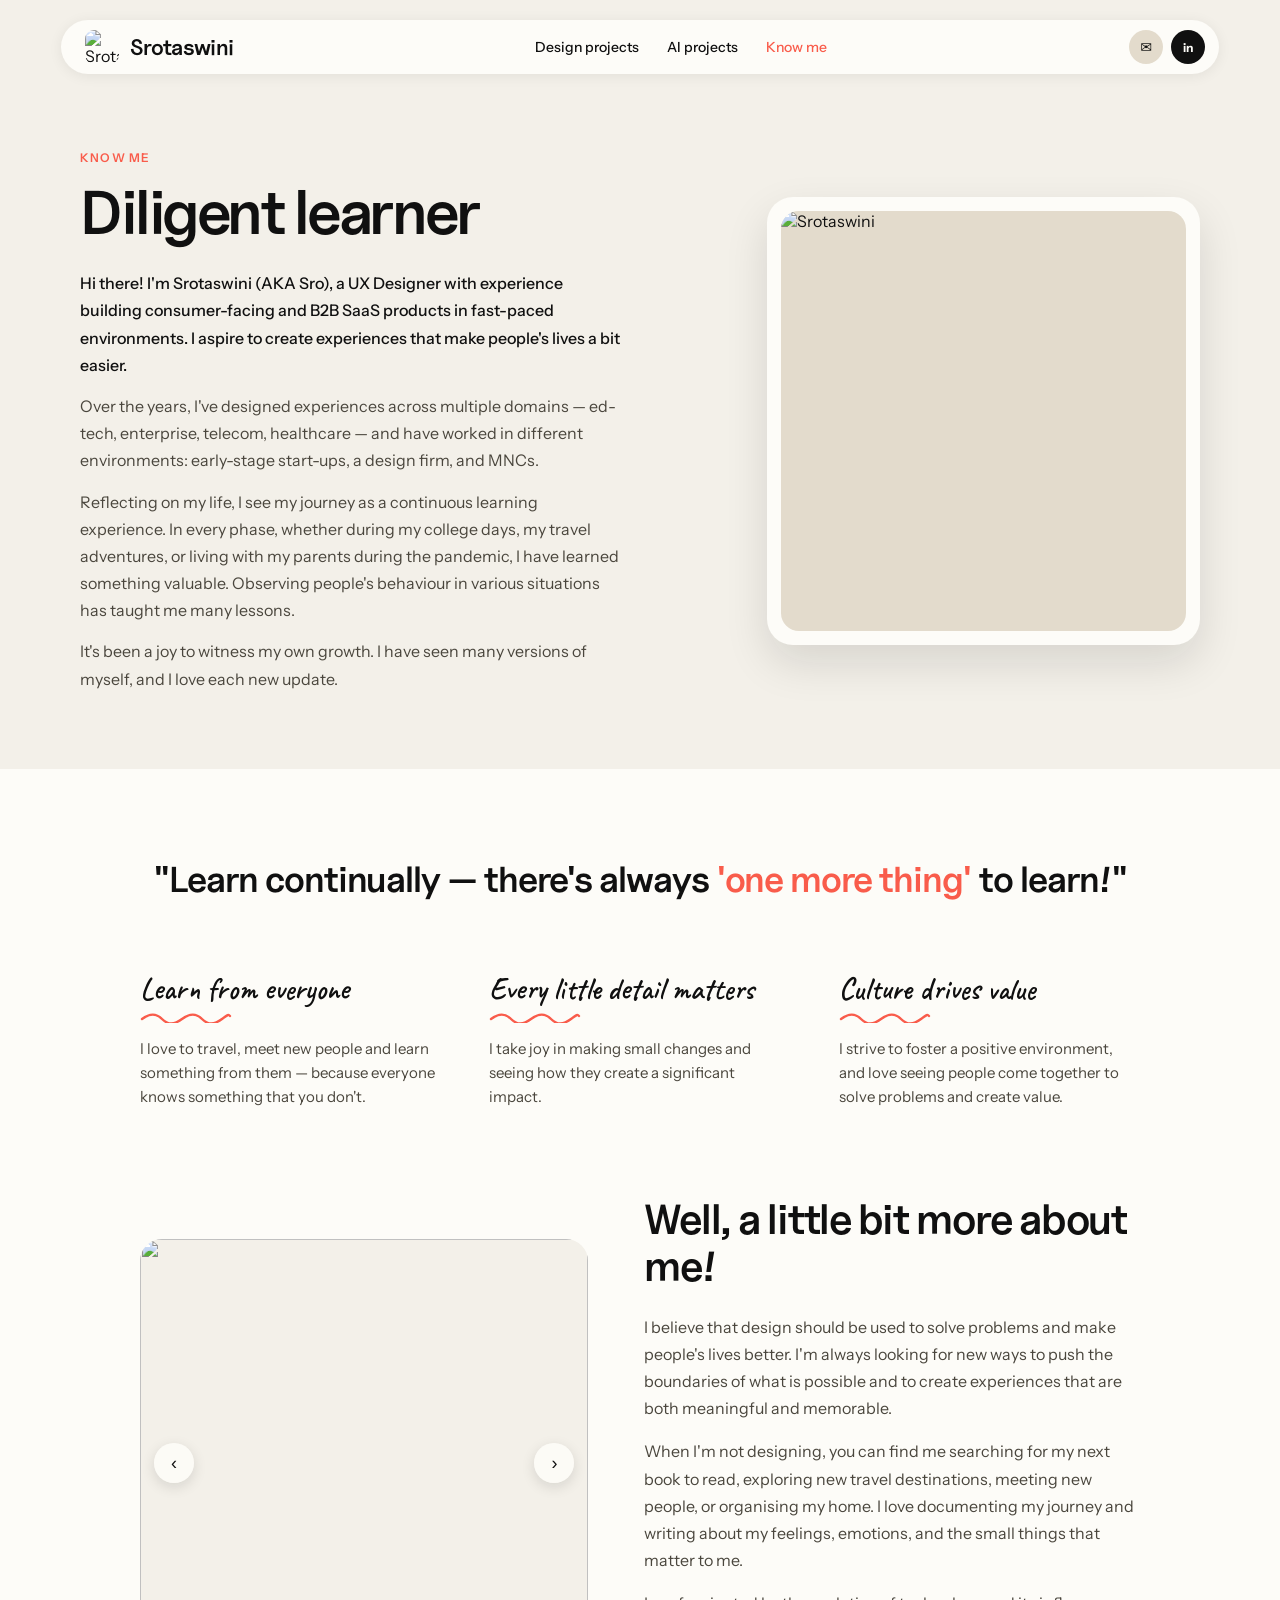
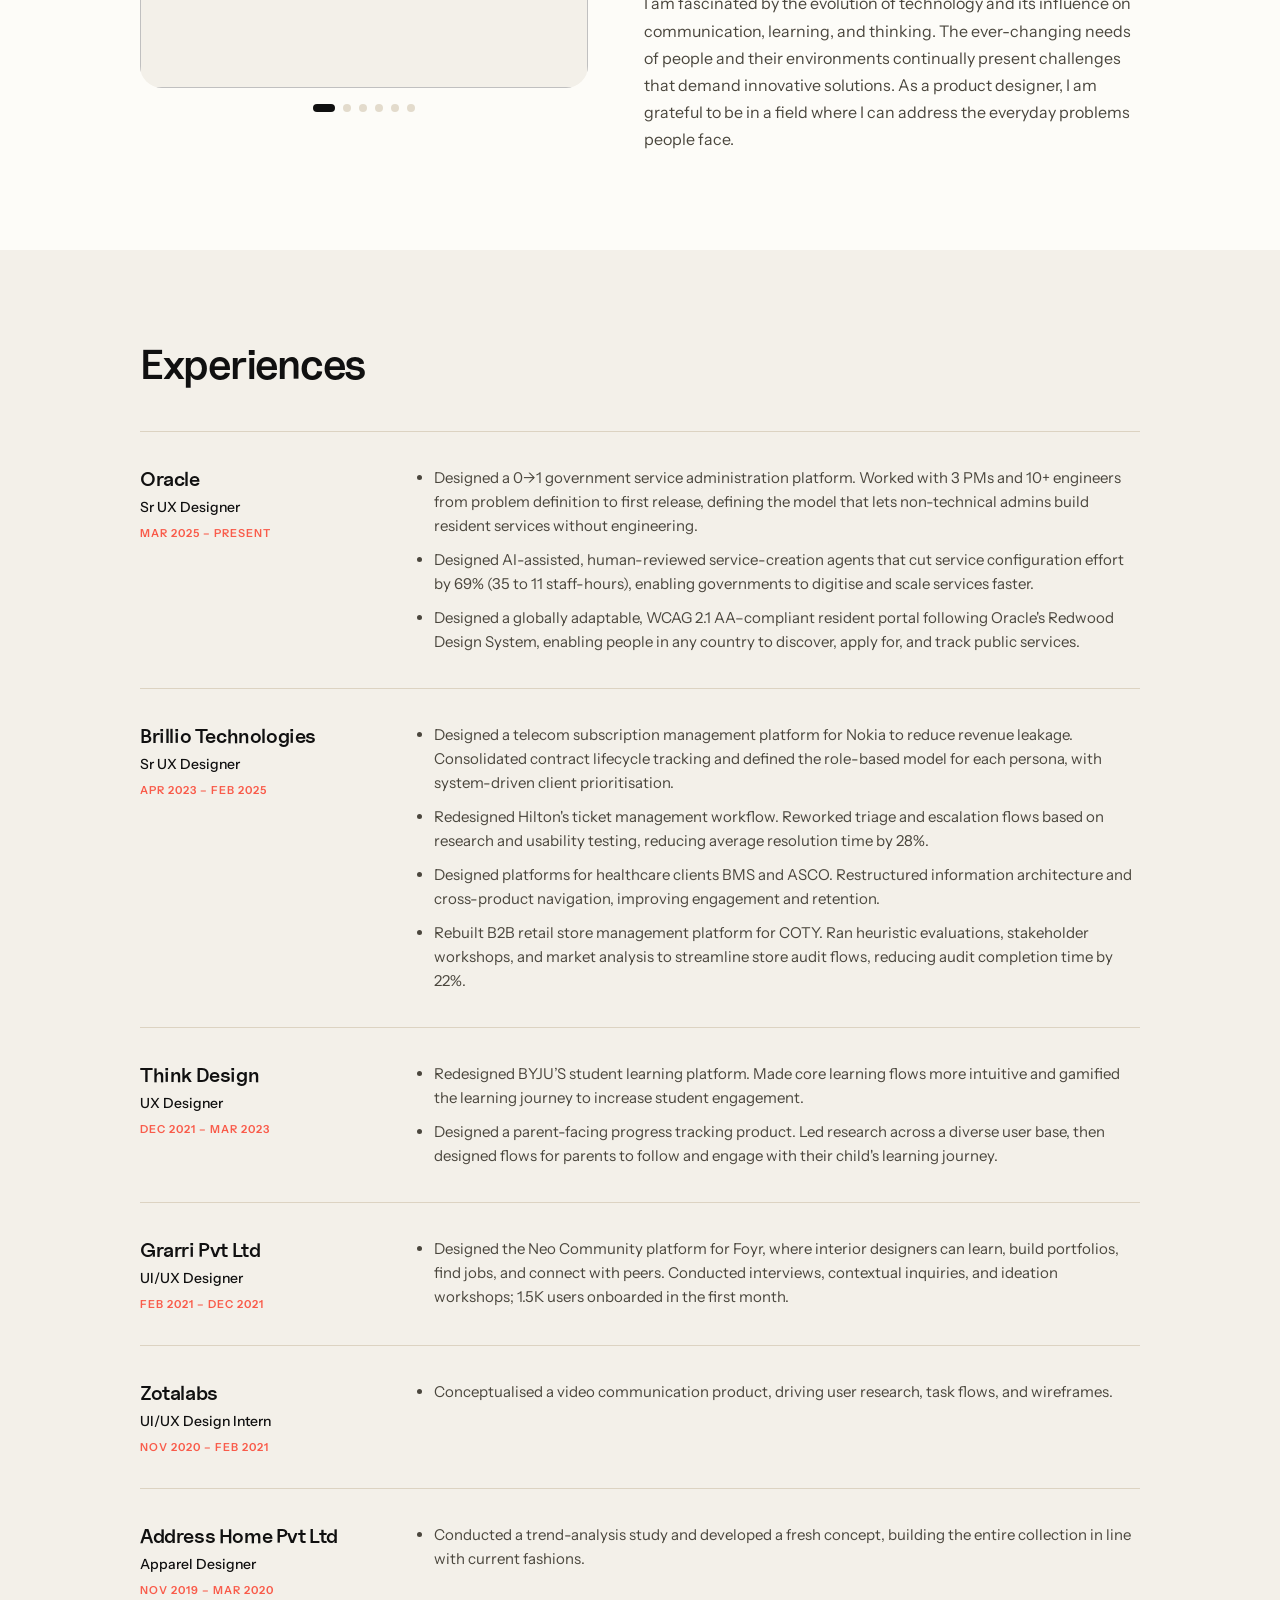
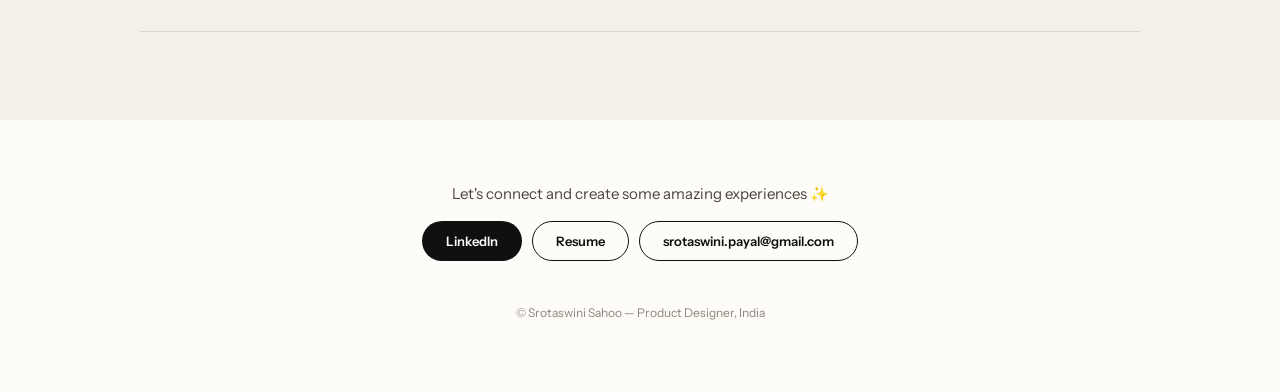
==== about.html @ 7035be79 "Add files via upload" ====
<!DOCTYPE html>
<html lang="en">
<head>
<meta charset="utf-8">
<meta name="viewport" content="width=device-width, initial-scale=1">
<title>Know Me — Srotaswini</title>
<link rel="preconnect" href="https://fonts.googleapis.com" />
<link rel="preconnect" href="https://fonts.gstatic.com" crossorigin="" />
<link href="https://fonts.googleapis.com/css2?family=Instrument+Sans:wght@400;500;600;700&amp;display=swap" rel="stylesheet" />
<link rel="stylesheet" href="./site.css?v=20261013a">
<style>
  @font-face { font-family: 'Caveat'; font-style: normal; font-weight: 400 700; font-display: swap; src: url([data-uri]) format('woff2'); }
  .km-script { font-family: 'Caveat', 'Segoe Script', 'Bradley Hand', cursive; font-size: 30px; font-weight: 600; line-height: 1.05; letter-spacing: 0; margin: 0; color: #101010; }
  @media (max-width: 720px) { .km-exp { grid-template-columns: 1fr !important; gap: 14px !important; } }
  .km-squiggle { display: block; width: 92px; height: 12px; margin: 6px 0 14px; }
  body { margin: 0; background: #FDFCF8; -webkit-font-smoothing: antialiased; }
  a { color: inherit; text-decoration: none; }
  a:hover { color: #F95C4B; }
</style>
</head>
<body>

<div style="font-family: 'Instrument Sans', system-ui, sans-serif; color: #101010; background: #FDFCF8; overflow-x: hidden">

  <div style="background: #F3F0E9; padding: 20px 24px 76px">
    <nav style="max-width: 1120px; margin: 0 auto; background: #FDFCF8; border-radius: 999px; padding: 10px 14px 10px 24px; display: flex; align-items: center; justify-content: space-between; box-shadow: 0 2px 14px rgba(16,16,16,.07)">
      <a href="./" style="display: flex; align-items: center; gap: 11px">
        <img src="./assets/logo.jpg" alt="Srotaswini" style="width: 34px; height: 34px; border-radius: 9px; object-fit: cover; display: block" />
        <span style="font-family: 'Uncut Sans', 'Instrument Sans', sans-serif; font-size: 22px; letter-spacing: -.03em; font-weight: 600">Srotaswini</span>
      </a>
      <div style="display: flex; align-items: center; gap: 28px; font-size: 14px; font-weight: 500">
        <a href="./#works">Design projects</a>
        <a href="./#works">AI projects</a>
        <a href="./about.html" style="color: #F95C4B">Know me</a>
      </div>
      <div style="display: flex; align-items: center; gap: 8px">
        <a href="mailto:srotaswini.payal@gmail.com" title="Email" style="width: 34px; height: 34px; border-radius: 999px; background: #E3DBCC; display: grid; place-items: center; font-size: 14px">✉</a>
        <a href="https://www.linkedin.com/in/srotaswini-sahoo-5a0549163/" title="LinkedIn" style="width: 34px; height: 34px; border-radius: 999px; background: #101010; color: #FDFCF8; display: grid; place-items: center; font-size: 12px; font-weight: 700">in</a>
      </div>
    </nav>

    <div style="max-width: 1120px; margin: 76px auto 0; display: grid; grid-template-columns: 1.15fr .8fr; gap: 64px; align-items: center">
      <div>
        <div style="font-size: 12px; font-weight: 600; letter-spacing: .1em; text-transform: uppercase; color: #F95C4B; margin-bottom: 16px">Know me</div>
        <h1 style="font-family: 'Uncut Sans', 'Instrument Sans', sans-serif; font-size: 62px; line-height: 1.02; letter-spacing: -.04em; margin: 0; font-weight: 600">Diligent learner</h1>
        <div style="max-width: 540px; margin-top: 26px; display: flex; flex-direction: column; gap: 14px; font-size: 16px; line-height: 1.7; color: #4a463d">
          <p style="margin: 0; color: #101010; font-weight: 500">Hi there! I'm Srotaswini (AKA Sro), a UX Designer with experience building consumer-facing and B2B SaaS products in fast-paced environments. I aspire to create experiences that make people's lives a bit easier.</p>
          <p style="margin: 0">Over the years, I've designed experiences across multiple domains — ed-tech, enterprise, telecom, healthcare — and have worked in different environments: early-stage start-ups, a design firm, and MNCs.</p>
          <p style="margin: 0">Reflecting on my life, I see my journey as a continuous learning experience. In every phase, whether during my college days, my travel adventures, or living with my parents during the pandemic, I have learned something valuable. Observing people's behaviour in various situations has taught me many lessons.</p>
          <p style="margin: 0">It's been a joy to witness my own growth. I have seen many versions of myself, and I love each new update.</p>
        </div>
      </div>
      <div style="background: #FDFCF8; border-radius: 26px; padding: 14px; box-shadow: 0 18px 44px rgba(16,16,16,.12)">
        <img src="./assets/photo-8b329ece283b4fd4a181f50ef522ccce.jpg" decoding="async" alt="Srotaswini" style="width: 100%; height: 420px; object-fit: cover; border-radius: 18px; display: block; background: #E3DBCC" />
      </div>
    </div>
  </div>

  <div style="max-width: 1000px; margin: 0 auto; padding: 88px 24px 0; text-align: center">
    <p style="font-family: 'Uncut Sans', 'Instrument Sans', sans-serif; font-size: 36px; line-height: 1.25; letter-spacing: -.03em; font-weight: 600; margin: 0; text-wrap: balance">"Learn continually — there's always <span style="color: #F95C4B">'one more thing'</span> to learn!"</p>
  </div>

  <div style="max-width: 1000px; margin: 0 auto; padding: 72px 24px 0; display: grid; grid-template-columns: repeat(3, minmax(0, 1fr)); gap: 48px">
    <div>
      <h3 class="km-script">Learn from everyone</h3><svg class="km-squiggle" viewBox="0 0 92 12" fill="none" aria-hidden="true"><path d="M2 8c8-6 14-6 20 0s12 6 20 0 14-6 20 0 12 6 20 0 6-4 8-3" stroke="#F95C4B" stroke-width="2.4" stroke-linecap="round"/></svg>
      <p style="font-size: 15px; line-height: 1.6; color: #4a463d; margin: 0">I love to travel, meet new people and learn something from them — because everyone knows something that you don't.</p>
    </div>
    <div>
      <h3 class="km-script">Every little detail matters</h3><svg class="km-squiggle" viewBox="0 0 92 12" fill="none" aria-hidden="true"><path d="M2 8c8-6 14-6 20 0s12 6 20 0 14-6 20 0 12 6 20 0 6-4 8-3" stroke="#F95C4B" stroke-width="2.4" stroke-linecap="round"/></svg>
      <p style="font-size: 15px; line-height: 1.6; color: #4a463d; margin: 0">I take joy in making small changes and seeing how they create a significant impact.</p>
    </div>
    <div>
      <h3 class="km-script">Culture drives value</h3><svg class="km-squiggle" viewBox="0 0 92 12" fill="none" aria-hidden="true"><path d="M2 8c8-6 14-6 20 0s12 6 20 0 14-6 20 0 12 6 20 0 6-4 8-3" stroke="#F95C4B" stroke-width="2.4" stroke-linecap="round"/></svg>
      <p style="font-size: 15px; line-height: 1.6; color: #4a463d; margin: 0">I strive to foster a positive environment, and love seeing people come together to solve problems and create value.</p>
    </div>
  </div>

  <div style="max-width: 1000px; margin: 0 auto; padding: 88px 24px 0; display: grid; grid-template-columns: minmax(0, .95fr) minmax(0, 1.05fr); gap: 56px; align-items: center">
    <div>
      <div style="position: relative; border-radius: 22px; overflow: hidden; aspect-ratio: 1 / 1; background: #F3F0E9">
        <div id="gallery-track" style="display: flex; height: 100%; transform: translateX(-0%); transition: transform .6s cubic-bezier(.22,.7,.2,1)">
          <img src="./assets/photo-5a8b1843a6694d88bdd5f654f54ba26a.jpg" fetchpriority="high" alt="" style="flex: 0 0 100%; width: 100%; height: 100%; object-fit: cover; display: block" />
          <img src="./assets/photo-4a53daad8e8e4c3e893389c7ec2fcee0.jpg" decoding="async" alt="" style="flex: 0 0 100%; width: 100%; height: 100%; object-fit: cover; display: block" />
          <img src="./assets/photo-069e26b776c64d839c4c91f0f5256889.jpg" decoding="async" alt="" style="flex: 0 0 100%; width: 100%; height: 100%; object-fit: cover; display: block" />
          <img src="./assets/photo-ab0a5bffc2f44500a797a7d2cbdc149e.jpg" decoding="async" alt="" style="flex: 0 0 100%; width: 100%; height: 100%; object-fit: cover; display: block" />
          <img src="./assets/photo-8870bd42950b44d59b36d42c1c40254d.jpg" decoding="async" alt="" style="flex: 0 0 100%; width: 100%; height: 100%; object-fit: cover; display: block" />
          <img src="./assets/photo-42fb356a418a4d0f9f202f956d87ea99.jpg" decoding="async" alt="" style="flex: 0 0 100%; width: 100%; height: 100%; object-fit: cover; display: block" />
        </div>
        <button type="button" id="gallery-prev" aria-label="Previous photo" class="hv-light" style="position: absolute; left: 14px; top: 50%; transform: translateY(-50%); width: 40px; height: 40px; border-radius: 999px; border: none; background: rgba(253,252,248,.92); color: #101010; font-size: 18px; cursor: pointer; box-shadow: 0 4px 14px rgba(16,16,16,.12)">‹</button>
        <button type="button" id="gallery-next" aria-label="Next photo" class="hv-light" style="position: absolute; right: 14px; top: 50%; transform: translateY(-50%); width: 40px; height: 40px; border-radius: 999px; border: none; background: rgba(253,252,248,.92); color: #101010; font-size: 18px; cursor: pointer; box-shadow: 0 4px 14px rgba(16,16,16,.12)">›</button>
      </div>
      <div id="gallery-dots" style="display: flex; justify-content: center; gap: 8px; margin-top: 16px">
        <button type="button" aria-label="Go to photo" style="width: 22px; height: 8px; border-radius: 999px; border: none; padding: 0; cursor: pointer; background: #101010; transition: width .25s ease, background .25s ease"></button>
        <button type="button" aria-label="Go to photo" style="width: 8px; height: 8px; border-radius: 999px; border: none; padding: 0; cursor: pointer; background: #E3DBCC; transition: width .25s ease, background .25s ease"></button>
        <button type="button" aria-label="Go to photo" style="width: 8px; height: 8px; border-radius: 999px; border: none; padding: 0; cursor: pointer; background: #E3DBCC; transition: width .25s ease, background .25s ease"></button>
        <button type="button" aria-label="Go to photo" style="width: 8px; height: 8px; border-radius: 999px; border: none; padding: 0; cursor: pointer; background: #E3DBCC; transition: width .25s ease, background .25s ease"></button>
        <button type="button" aria-label="Go to photo" style="width: 8px; height: 8px; border-radius: 999px; border: none; padding: 0; cursor: pointer; background: #E3DBCC; transition: width .25s ease, background .25s ease"></button>
        <button type="button" aria-label="Go to photo" style="width: 8px; height: 8px; border-radius: 999px; border: none; padding: 0; cursor: pointer; background: #E3DBCC; transition: width .25s ease, background .25s ease"></button>
      </div>
    </div>
    <div>
      <h2 style="font-family: 'Uncut Sans', 'Instrument Sans', sans-serif; font-size: 42px; font-weight: 600; letter-spacing: -.03em; margin: 0 0 24px; line-height: 1.1">Well, a little bit more about me!</h2>
      <div style="display: flex; flex-direction: column; gap: 16px; font-size: 16px; line-height: 1.7; color: #4a463d">
        <p style="margin: 0">I believe that design should be used to solve problems and make people's lives better. I'm always looking for new ways to push the boundaries of what is possible and to create experiences that are both meaningful and memorable.</p>
        <p style="margin: 0">When I'm not designing, you can find me searching for my next book to read, exploring new travel destinations, meeting new people, or organising my home. I love documenting my journey and writing about my feelings, emotions, and the small things that matter to me.</p>
        <p style="margin: 0">I am fascinated by the evolution of technology and its influence on communication, learning, and thinking. The ever-changing needs of people and their environments continually present challenges that demand innovative solutions. As a product designer, I am grateful to be in a field where I can address the everyday problems people face.</p>
      </div>
    </div>
  </div>

  <div style="background: #F3F0E9; margin-top: 96px; padding: 88px 24px">
    <div style="max-width: 1000px; margin: 0 auto">
      <h2 style="font-family: 'Uncut Sans', 'Instrument Sans', sans-serif; font-size: 42px; font-weight: 600; letter-spacing: -.03em; margin: 0 0 40px">Experiences</h2>
      <div style="display: flex; flex-direction: column; gap: 0; border-bottom: 1px solid #DCD3C2">

        <div class="km-exp" style="padding: 34px 0; border-top: 1px solid #DCD3C2; display: grid; grid-template-columns: 240px minmax(0, 1fr); gap: 36px">
          <div>
            <div style="font-family: 'Uncut Sans', 'Instrument Sans', sans-serif; font-size: 20px; font-weight: 600; letter-spacing: -.02em">Oracle</div>
            <div style="font-size: 14px; font-weight: 500; margin-top: 6px">Sr UX Designer</div>
            <div style="font-size: 11px; font-weight: 600; letter-spacing: .09em; text-transform: uppercase; color: #F95C4B; margin-top: 10px">Mar 2025 – Present</div>
          </div>
          <ul style="margin: 0; padding-left: 18px; display: flex; flex-direction: column; gap: 10px; font-size: 15px; line-height: 1.6; color: #4a463d">
            <li>Designed a 0→1 government service administration platform. Worked with 3 PMs and 10+ engineers from problem definition to first release, defining the model that lets non-technical admins build resident services without engineering.</li>
            <li>Designed AI-assisted, human-reviewed service-creation agents that cut service configuration effort by 69% (35 to 11 staff-hours), enabling governments to digitise and scale services faster.</li>
            <li>Designed a globally adaptable, WCAG 2.1 AA–compliant resident portal following Oracle's Redwood Design System, enabling people in any country to discover, apply for, and track public services.</li>
          </ul>
        </div>

        <div class="km-exp" style="padding: 34px 0; border-top: 1px solid #DCD3C2; display: grid; grid-template-columns: 240px minmax(0, 1fr); gap: 36px">
          <div>
            <div style="font-family: 'Uncut Sans', 'Instrument Sans', sans-serif; font-size: 20px; font-weight: 600; letter-spacing: -.02em">Brillio Technologies</div>
            <div style="font-size: 14px; font-weight: 500; margin-top: 6px">Sr UX Designer</div>
            <div style="font-size: 11px; font-weight: 600; letter-spacing: .09em; text-transform: uppercase; color: #F95C4B; margin-top: 10px">Apr 2023 – Feb 2025</div>
          </div>
          <ul style="margin: 0; padding-left: 18px; display: flex; flex-direction: column; gap: 10px; font-size: 15px; line-height: 1.6; color: #4a463d">
            <li>Designed a telecom subscription management platform for Nokia to reduce revenue leakage. Consolidated contract lifecycle tracking and defined the role-based model for each persona, with system-driven client prioritisation.</li>
            <li>Redesigned Hilton's ticket management workflow. Reworked triage and escalation flows based on research and usability testing, reducing average resolution time by 28%.</li>
            <li>Designed platforms for healthcare clients BMS and ASCO. Restructured information architecture and cross-product navigation, improving engagement and retention.</li>
            <li>Rebuilt B2B retail store management platform for COTY. Ran heuristic evaluations, stakeholder workshops, and market analysis to streamline store audit flows, reducing audit completion time by 22%.</li>
          </ul>
        </div>

        <div class="km-exp" style="padding: 34px 0; border-top: 1px solid #DCD3C2; display: grid; grid-template-columns: 240px minmax(0, 1fr); gap: 36px">
          <div>
            <div style="font-family: 'Uncut Sans', 'Instrument Sans', sans-serif; font-size: 20px; font-weight: 600; letter-spacing: -.02em">Think Design</div>
            <div style="font-size: 14px; font-weight: 500; margin-top: 6px">UX Designer</div>
            <div style="font-size: 11px; font-weight: 600; letter-spacing: .09em; text-transform: uppercase; color: #F95C4B; margin-top: 10px">Dec 2021 – Mar 2023</div>
          </div>
          <ul style="margin: 0; padding-left: 18px; display: flex; flex-direction: column; gap: 10px; font-size: 15px; line-height: 1.6; color: #4a463d">
            <li>Redesigned BYJU’S student learning platform. Made core learning flows more intuitive and gamified the learning journey to increase student engagement.</li>
            <li>Designed a parent-facing progress tracking product. Led research across a diverse user base, then designed flows for parents to follow and engage with their child's learning journey.</li>
          </ul>
        </div>

        <div class="km-exp" style="padding: 34px 0; border-top: 1px solid #DCD3C2; display: grid; grid-template-columns: 240px minmax(0, 1fr); gap: 36px">
          <div>
            <div style="font-family: 'Uncut Sans', 'Instrument Sans', sans-serif; font-size: 20px; font-weight: 600; letter-spacing: -.02em">Grarri Pvt Ltd</div>
            <div style="font-size: 14px; font-weight: 500; margin-top: 6px">UI/UX Designer</div>
            <div style="font-size: 11px; font-weight: 600; letter-spacing: .09em; text-transform: uppercase; color: #F95C4B; margin-top: 10px">Feb 2021 – Dec 2021</div>
          </div>
          <ul style="margin: 0; padding-left: 18px; display: flex; flex-direction: column; gap: 10px; font-size: 15px; line-height: 1.6; color: #4a463d">
            <li>Designed the Neo Community platform for Foyr, where interior designers can learn, build portfolios, find jobs, and connect with peers. Conducted interviews, contextual inquiries, and ideation workshops; 1.5K users onboarded in the first month.</li>
          </ul>
        </div>

        <div class="km-exp" style="padding: 34px 0; border-top: 1px solid #DCD3C2; display: grid; grid-template-columns: 240px minmax(0, 1fr); gap: 36px">
          <div>
            <div style="font-family: 'Uncut Sans', 'Instrument Sans', sans-serif; font-size: 20px; font-weight: 600; letter-spacing: -.02em">Zotalabs</div>
            <div style="font-size: 14px; font-weight: 500; margin-top: 6px">UI/UX Design Intern</div>
            <div style="font-size: 11px; font-weight: 600; letter-spacing: .09em; text-transform: uppercase; color: #F95C4B; margin-top: 10px">Nov 2020 – Feb 2021</div>
          </div>
          <ul style="margin: 0; padding-left: 18px; display: flex; flex-direction: column; gap: 10px; font-size: 15px; line-height: 1.6; color: #4a463d">
            <li>Conceptualised a video communication product, driving user research, task flows, and wireframes.</li>
          </ul>
        </div>

        <div class="km-exp" style="padding: 34px 0; border-top: 1px solid #DCD3C2; display: grid; grid-template-columns: 240px minmax(0, 1fr); gap: 36px">
          <div>
            <div style="font-family: 'Uncut Sans', 'Instrument Sans', sans-serif; font-size: 20px; font-weight: 600; letter-spacing: -.02em">Address Home Pvt Ltd</div>
            <div style="font-size: 14px; font-weight: 500; margin-top: 6px">Apparel Designer</div>
            <div style="font-size: 11px; font-weight: 600; letter-spacing: .09em; text-transform: uppercase; color: #F95C4B; margin-top: 10px">Nov 2019 – Mar 2020</div>
          </div>
          <ul style="margin: 0; padding-left: 18px; display: flex; flex-direction: column; gap: 10px; font-size: 15px; line-height: 1.6; color: #4a463d">
            <li>Conducted a trend-analysis study and developed a fresh concept, building the entire collection in line with current fashions.</li>
          </ul>
        </div>

      </div>
    </div>
  </div>

  <div style="text-align: center; padding: 64px 24px 72px">
    <p style="font-size: 15px; color: #4a463d; margin: 0 0 18px">Let's connect and create some amazing experiences ✨</p>
    <div style="display: flex; gap: 10px; justify-content: center; flex-wrap: wrap">
      <a href="https://www.linkedin.com/in/srotaswini-sahoo-5a0549163/" target="_blank" class="hv-orange" style="background: #101010; color: #FDFCF8; font-size: 13px; font-weight: 600; padding: 12px 24px; border-radius: 999px">LinkedIn</a>
      <a href="https://2382674b-acdb-49ef-ae43-98e0c4839829.filesusr.com/ugd/a937d7_349a59d8e2724856a2dfb73151ef63ff.pdf" target="_blank" class="hv-ink" style="border: 1px solid #101010; font-size: 13px; font-weight: 600; padding: 11px 23px; border-radius: 999px">Resume</a>
      <a href="mailto:srotaswini.payal@gmail.com" class="hv-ink" style="border: 1px solid #101010; font-size: 13px; font-weight: 600; padding: 11px 23px; border-radius: 999px">srotaswini.payal@gmail.com</a>
    </div>
    <div style="margin-top: 44px; font-size: 12px; color: #8c8577">© Srotaswini Sahoo — Product Designer, India</div>
  </div>
</div>
<script src="./site.js?v=20261013a"></script>
</body>
</html>
---- site.css ----
/* Uncut Sans, self-hosted (Fontsource latin subset) */
@font-face { font-family: 'Uncut Sans'; font-style: normal; font-display: swap; font-weight: 400; src: url([data-uri]) format('woff2'); }
@font-face { font-family: 'Uncut Sans'; font-style: normal; font-display: swap; font-weight: 600; src: url([data-uri]) format('woff2'); }
@font-face { font-family: 'Uncut Sans'; font-style: normal; font-display: swap; font-weight: 700; src: url([data-uri]) format('woff2'); }
/* Shared runtime replacements: hover states (style-hover) and empty image slots */
.hv-orange:hover { background: #F95C4B !important; }
.hv-ink:hover { background: #101010 !important; color: #FDFCF8 !important; }
.hv-card:hover { border-color: #cdc3ae !important; box-shadow: 0 6px 20px rgba(16,16,16,.06) !important; }
.hv-light:hover { background: #FDFCF8 !important; }

.islot { position: relative; display: block; width: 100%; height: 100%; aspect-ratio: 3/2; font: 13px/1.3 system-ui, -apple-system, sans-serif; color: inherit; overflow: hidden; background: rgba(127,127,127,.08); user-select: none; }
.islot .empty { position: absolute; inset: 0; display: flex; flex-direction: column; align-items: center; justify-content: center; gap: 6px; text-align: center; padding: 12px; box-sizing: border-box; }
.islot svg { opacity: .45; }
.islot .cap { max-width: 90%; font-weight: 500; letter-spacing: .01em; opacity: .75; }
.islot .ring { position: absolute; inset: 0; pointer-events: none; border: 1.5px dashed currentColor; opacity: .35; }

/* Product-screen panels: every panel visible, in reading order */
.pn-stack { display: flex; flex-direction: column; gap: 28px; }
.pn-row { display: grid; gap: 28px; align-items: start; }
.pn { margin: 0; min-width: 0; }
.pn img { display: block; width: 100%; height: auto; border-radius: 0; border: none; background: transparent; }
.pn figcaption { font-size: 13px; line-height: 1.5; color: #6f6959; margin-top: 10px; }
@media (max-width: 720px) { .pn-row { grid-template-columns: 1fr !important; } }

/* Case study: Subscription Management for Telecom */
.cs .cs-hero { margin-top: 22px; }
.cs .cs-section { padding-top: 136px; scroll-margin-top: 24px; }
.cs .cs-eyebrow { font-size: 12px; font-weight: 600; letter-spacing: .1em; text-transform: uppercase; color: #F95C4B; }
.cs .cs-label { font-size: 11px; font-weight: 600; letter-spacing: .1em; text-transform: uppercase; color: #101010; margin-bottom: 10px; }
.cs .cs-h2 { font-family: 'Uncut Sans', 'Instrument Sans', sans-serif; font-size: 30px; font-weight: 600; letter-spacing: -.025em; line-height: 1.15; margin: 0 0 18px; }
.cs .cs-h3 { font-family: 'Uncut Sans', 'Instrument Sans', sans-serif; font-size: 18px; font-weight: 600; letter-spacing: -.015em; line-height: 1.3; margin: 0 0 10px; }
.cs .cs-display { font-family: 'Uncut Sans', 'Instrument Sans', sans-serif; font-size: 34px; font-weight: 600; letter-spacing: -.03em; line-height: 1.1; margin: 0; text-wrap: balance; }
.cs .cs-lead { font-size: 17px; line-height: 1.65; color: #101010; margin: 0; max-width: 820px; }
.cs .cs-p { font-size: 15px; line-height: 1.65; color: #4a463d; margin: 0 0 12px; }
.cs .cs-p:last-child { margin-bottom: 0; }
.cs .cs-big { font-family: 'Uncut Sans', 'Instrument Sans', sans-serif; font-size: 22px; line-height: 1.4; letter-spacing: -.015em; font-weight: 500; color: #101010; margin: 14px 0 18px; max-width: 880px; }
.cs .cs-big strong { font-weight: 600; }
.cs .cs-statement { font-family: 'Uncut Sans', 'Instrument Sans', sans-serif; font-size: 24px; line-height: 1.35; letter-spacing: -.02em; font-weight: 600; color: #101010; margin: 0; }
.cs .cs-split { display: grid; grid-template-columns: minmax(0, 1fr) minmax(0, 1fr); gap: 48px; margin-top: 18px; align-items: start; }
.cs .cs-grid2 { display: grid; grid-template-columns: repeat(2, minmax(0, 1fr)); gap: 24px; }
.cs .cs-grid3 { display: grid; grid-template-columns: repeat(3, minmax(0, 1fr)); gap: 20px; }
.cs .cs-card { background: #F6F5F2; border-radius: 16px; padding: 24px; }
.cs .cs-list { margin: 0; padding-left: 18px; display: flex; flex-direction: column; gap: 8px; font-size: 15px; line-height: 1.6; color: #4a463d; }
.cs .cs-list.cs-small { font-size: 14px; gap: 6px; }
.cs .cs-banner { padding: 0; }
.cs .cs-warn { display: flex; gap: 14px; align-items: flex-start; border: 1px solid #ECEAE4; border-left: 3px solid #F95C4B; border-radius: 14px; padding: 18px 20px; background: #FFFFFF; }
.cs .cs-warn-icon { flex: none; width: 22px; height: 22px; color: #F95C4B; margin-top: 2px; }
.cs .cs-steps { display: flex; flex-wrap: wrap; gap: 10px; align-items: center; margin-top: 16px; font-size: 13.5px; color: #4a463d; }
.cs .cs-step { background: #F6F5F2; border-radius: 999px; padding: 8px 16px; line-height: 1.4; }
.cs .cs-step strong { color: #101010; }
.cs .cs-arrow { color: #8c8577; }
.cs .cs-persona { display: grid; grid-template-columns: 250px minmax(0, 1fr); gap: 40px; align-items: start; margin-top: 48px; padding-top: 48px; border-top: 1px solid #ECEAE4; }
.cs .cs-persona-photo { display: block; width: 100%; height: auto; border-radius: 16px; }
.cs .cs-facts { display: flex; gap: 28px; font-size: 14px; font-weight: 600; margin-bottom: 18px; }
.cs .cs-facts span { display: inline-flex; align-items: center; gap: 8px; }
.cs .cs-facts svg { width: 18px; height: 18px; color: #F95C4B; }
.cs .cs-pain { }
.cs .cs-hmw { border: 1px solid #ECEAE4; border-radius: 14px; padding: 22px; font-size: 17px; line-height: 1.5; color: #4a463d; }
.cs .cs-hmw strong { color: #101010; }
.cs .cs-goals { display: grid; grid-template-columns: repeat(4, minmax(0, 1fr)); gap: 20px; margin-top: 20px; }
.cs .cs-goal-title { background: #F6F5F2; border-radius: 12px; padding: 14px 16px; font-size: 14.5px; font-weight: 600; line-height: 1.35; margin-bottom: 14px; }
.cs .cs-tag { display: inline-block; background: #101010; color: #FFFFFF; font-size: 12px; font-weight: 600; letter-spacing: .1em; text-transform: uppercase; border-radius: 999px; padding: 8px 16px; }
.cs .cs-stack { display: flex; flex-direction: column; gap: 16px; }
.cs .cs-panel { background: #F6F5F2; border-radius: 18px; padding: 26px 30px; font-size: 17px; line-height: 1.6; color: #4a463d; max-width: 900px; }
.cs .cs-panel strong { color: #101010; }
.cs .cs-quote { margin: 24px 0 0; background: #F6F5F2; border-radius: 16px; padding: 20px 22px; }
.cs .cs-quote p { font-family: 'Uncut Sans', 'Instrument Sans', sans-serif; font-size: 16px; line-height: 1.5; letter-spacing: -.01em; font-weight: 500; color: #101010; margin: 0 0 10px; font-style: italic; }
.cs .cs-quote cite { font-size: 13px; color: #8c8577; font-style: normal; }
.cs .cs-roles { display: grid; grid-template-columns: repeat(3, minmax(0, 1fr)); gap: 24px; margin-top: 56px; }
.cs .cs-role { display: grid; grid-template-columns: 96px minmax(0, 1fr); gap: 18px; align-items: start; }
.cs .cs-role img { display: block; width: 100%; height: auto; border-radius: 0; }
.cs .cs-role-name { font-family: 'Uncut Sans', 'Instrument Sans', sans-serif; font-size: 18px; font-weight: 600; letter-spacing: -.015em; color: #F95C4B; margin-bottom: 8px; }
.cs .cs-ideas { display: flex; flex-direction: column; gap: 22px; }
.cs .cs-ideas > div { border-top: 1px solid #101010; padding-top: 12px; }
.cs .cs-note { margin-top: 20px; border-left: 2px solid #F95C4B; padding: 4px 0 4px 18px; font-family: 'Uncut Sans', 'Instrument Sans', sans-serif; font-size: 16px; line-height: 1.45; font-weight: 600; letter-spacing: -.01em; color: #101010; }
.cs .pn figcaption { font-size: 13px; color: #6f6959; margin-top: 10px; }
@media (max-width: 900px) {
  .cs .cs-split, .cs .cs-grid2, .cs .cs-grid3, .cs .cs-persona, .cs .cs-roles { grid-template-columns: 1fr !important; }
  .cs .cs-goals { grid-template-columns: repeat(2, minmax(0, 1fr)); }
}

.cs .cs-meta { display: grid; grid-template-columns: repeat(4, minmax(0, 1fr)); margin-top: 32px; border: 1px solid #ECEAE4; border-radius: 16px; background: #FFFFFF; }
.cs .cs-meta-cell { padding: 22px 26px; min-width: 0; }
.cs .cs-meta-cell + .cs-meta-cell { border-left: 1px solid #ECEAE4; }
.cs .cs-meta-label { display: flex; align-items: center; gap: 8px; font-size: 11px; font-weight: 700; letter-spacing: .1em; text-transform: uppercase; color: #F95C4B; margin-bottom: 12px; }
.cs .cs-meta-label svg { width: 16px; height: 16px; flex: none; }
.cs .cs-meta-value { font-family: 'Uncut Sans', 'Instrument Sans', sans-serif; font-size: 18px; font-weight: 600; letter-spacing: -.015em; color: #101010; }
.cs .cs-meta-sub { font-size: 14px; color: #6f6959; margin-top: 4px; }
@media (max-width: 900px) { .cs .cs-meta { grid-template-columns: repeat(2, minmax(0, 1fr)); } .cs .cs-meta-cell:nth-child(3) { border-left: none; } .cs .cs-meta-cell:nth-child(n+3) { border-top: 1px solid #ECEAE4; } }

.cs-pill { display: inline-block; background: #FEEDEA; color: #F95C4B; font-size: 12px; font-weight: 700; letter-spacing: .08em; text-transform: uppercase; border-radius: 999px; padding: 7px 14px; line-height: 1; }

.cs-pill-blue { background: #E6F0FB; color: #1E6BD6; }
.cs-callout { border: 1px solid #BFD3EF; border-radius: 16px; padding: 24px 26px; background: #FFFFFF; }
.cs-callout p { font-size: 18px; line-height: 1.5; color: #101010; }

.cs-metrics { display: grid; grid-template-columns: repeat(3, minmax(0, 1fr)); border: 1px solid #ECEAE4; border-radius: 16px; background: #FFFFFF; }
.cs-metric { padding: 28px 28px 30px; min-width: 0; }
.cs-metric + .cs-metric { border-left: 1px solid #ECEAE4; }
.cs-metric h4 { font-family: 'Uncut Sans', 'Instrument Sans', sans-serif; font-size: 17px; font-weight: 600; letter-spacing: -.015em; line-height: 1.3; margin: 0 0 10px; color: #101010; }
.cs-metric p { font-size: 14px; line-height: 1.6; color: #6f6959; margin: 0; }
@media (max-width: 760px) { .cs-metrics { grid-template-columns: 1fr; } .cs-metric + .cs-metric { border-left: none; border-top: 1px solid #ECEAE4; } }

/* Project cards: title never changes colour on hover; the card itself lifts with a soft shadow */
.hv-card h3 a, .hv-card h3 a:hover { color: #101010; }
.hv-card:hover { box-shadow: 0 10px 28px rgba(16,16,16,.08) !important; border-color: #E3DBCC !important; }

/* Home hero: airplane window that opens to reveal the portrait */
.hero-window-wrap { position: relative; width: 100%; max-width: 360px; margin: 0 auto; }
.pw { width: 100%; aspect-ratio: 3 / 4; background: #F1EDE4; border-radius: 34% / 26%; padding: 11%; box-sizing: border-box; box-shadow: inset 0 2px 6px rgba(255,255,255,.9), inset 0 -8px 18px rgba(16,16,16,.06), 0 18px 44px rgba(16,16,16,.12); }
.pw-bezel { width: 100%; height: 100%; background: #E9E4D9; border-radius: 34% / 26%; padding: 5%; box-sizing: border-box; box-shadow: inset 0 3px 8px rgba(16,16,16,.08), inset 0 -2px 4px rgba(255,255,255,.8); }
.pw-bezel2 { width: 100%; height: 100%; background: #DED8CB; border-radius: 32% / 24%; padding: 4%; box-sizing: border-box; box-shadow: inset 0 4px 10px rgba(16,16,16,.12); }
.pw-glass { position: relative; width: 100%; height: 100%; border-radius: 30% / 22%; overflow: hidden; background: #BFD5E6; box-shadow: inset 0 0 0 2px rgba(16,16,16,.08); }
.pw-photo { position: absolute; inset: 0; width: 100%; height: 100%; object-fit: cover; object-position: 50% 30%; display: block; transform: scale(1.08); transition: transform 3s cubic-bezier(.22,.7,.2,1) .6s; }
.pw-shade { position: absolute; left: 0; right: 0; top: 0; height: 100%; background: linear-gradient(#F4F0E7, #E6E0D3); border-bottom: 1px solid rgba(16,16,16,.12); box-shadow: 0 4px 12px rgba(16,16,16,.18); transform: translateY(0); transition: transform 2.6s cubic-bezier(.65,0,.25,1) .7s; }
.pw-handle { position: absolute; left: 50%; bottom: 10px; transform: translateX(-50%); width: 42%; height: 10px; border-radius: 999px; background: #D9D3C6; box-shadow: inset 0 1px 2px rgba(255,255,255,.9), 0 1px 2px rgba(16,16,16,.15); }
.pw-glare { position: absolute; inset: 0; pointer-events: none; background: linear-gradient(115deg, rgba(255,255,255,.28) 0%, rgba(255,255,255,0) 38%); }
.pw.is-open .pw-shade { transform: translateY(-92%); }
.pw.is-open .pw-photo { transform: scale(1); }
.pw-chip { position: absolute; border-radius: 999px; padding: 11px 20px; font-size: 13px; font-weight: 600; color: #101010; background: #FDFCF8; box-shadow: 0 8px 22px rgba(16,16,16,.13); opacity: 0; transition: opacity .9s ease, transform .9s cubic-bezier(.22,.7,.2,1); }
.pw-chip-1 { left: -30px; top: 150px; transform: rotate(-4deg) translateY(10px); transition-delay: 2.9s; }
.pw-chip-2 { right: -22px; top: 54px; background: #F95C4B; color: #FDFCF8; box-shadow: 0 8px 22px rgba(249,92,75,.3); transform: rotate(5deg) translateY(10px); transition-delay: 3.2s; }
.pw-chip-3 { right: -28px; bottom: 70px; transform: rotate(-3deg) translateY(10px); transition-delay: 3.5s; }
.hero-window-wrap.is-open .pw-chip-1 { opacity: 1; transform: rotate(-4deg) translateY(0); }
.hero-window-wrap.is-open .pw-chip-2 { opacity: 1; transform: rotate(5deg) translateY(0); }
.hero-window-wrap.is-open .pw-chip-3 { opacity: 1; transform: rotate(-3deg) translateY(0); }
@media (prefers-reduced-motion: reduce) { .pw-shade, .pw-photo, .pw-chip { transition: none !important; } }
@media (max-width: 900px) { .hero-grid { grid-template-columns: 1fr !important; } }

/* Home: project tabs styled in CSS so they never wait on the script */
#tab-design, #tab-ai { padding: 7px 18px; border-radius: 999px; font: inherit; font-size: 13px; font-weight: 500; border: none; cursor: pointer; background: transparent; color: #6f6959; transition: background .18s ease, box-shadow .18s ease; }
#tab-design.is-on, #tab-ai.is-on { background: #FDFCF8; color: #101010; box-shadow: 0 1px 4px rgba(16,16,16,.09); }
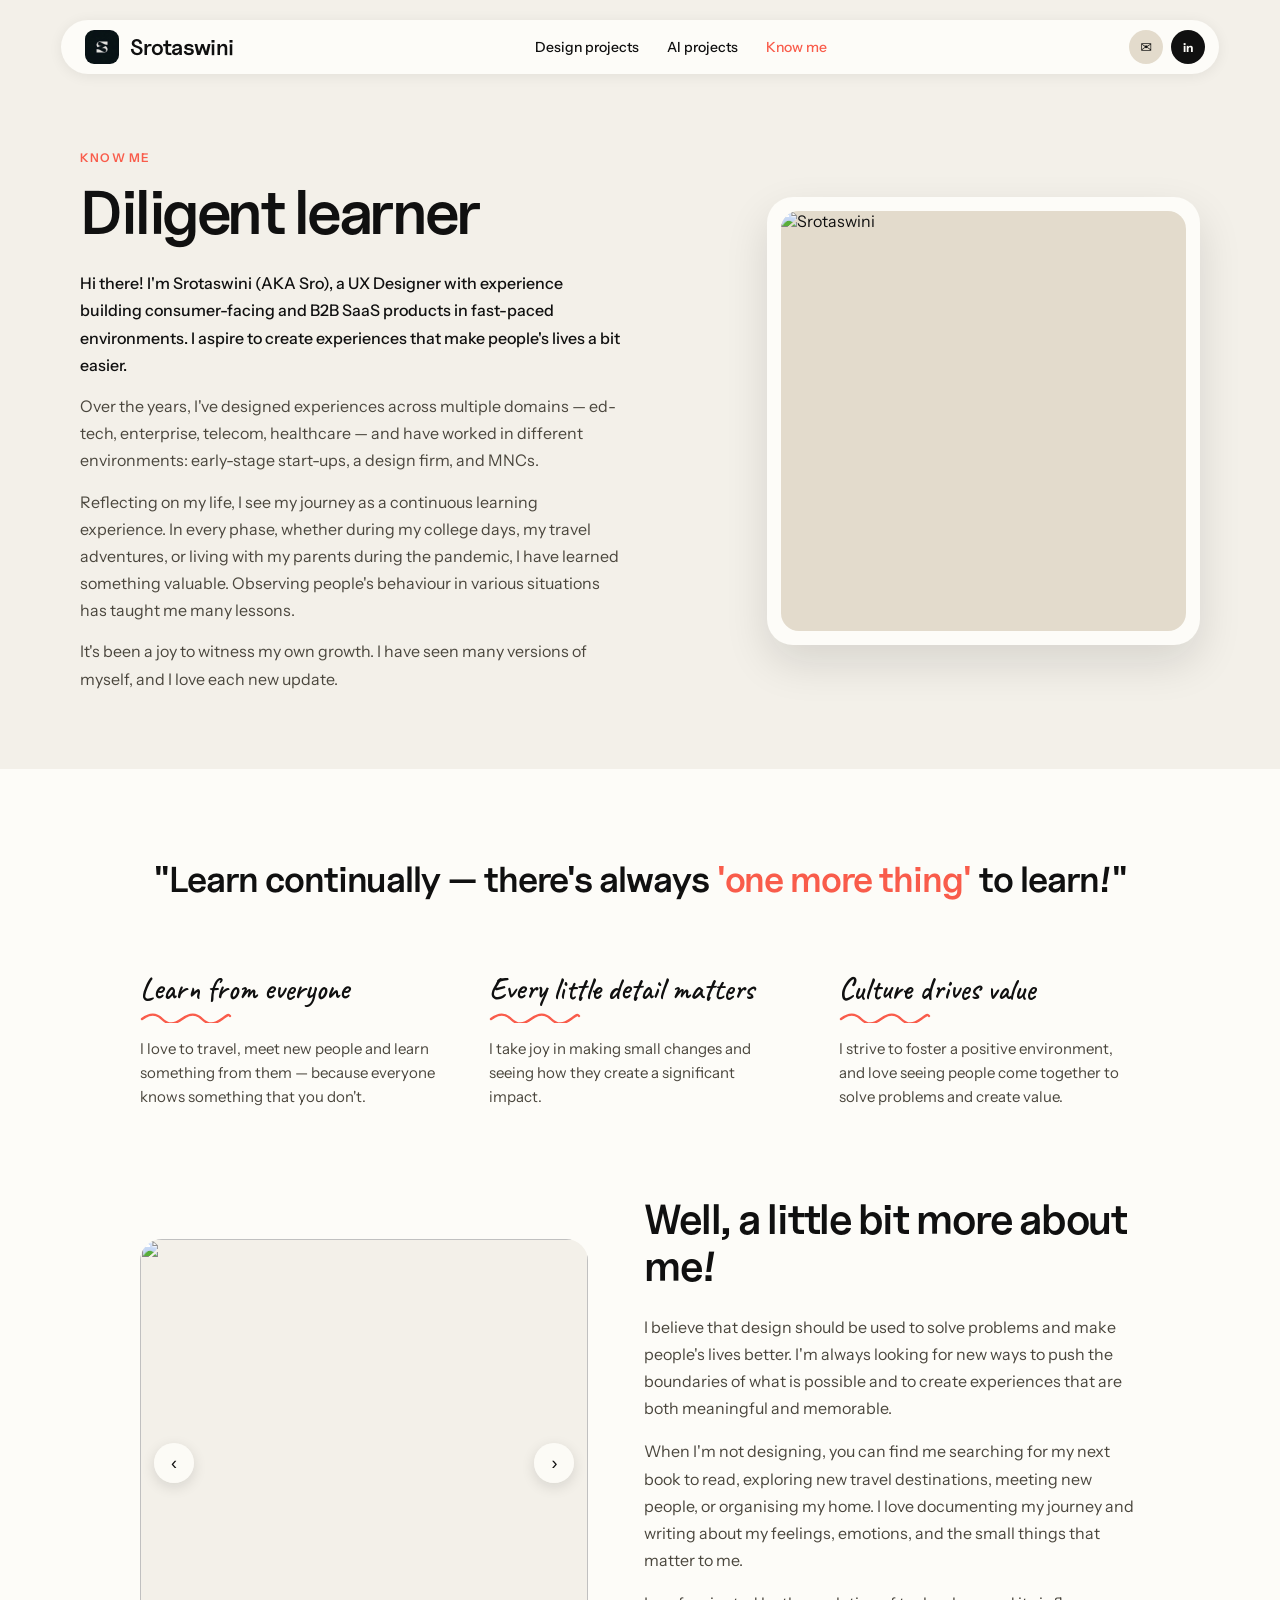
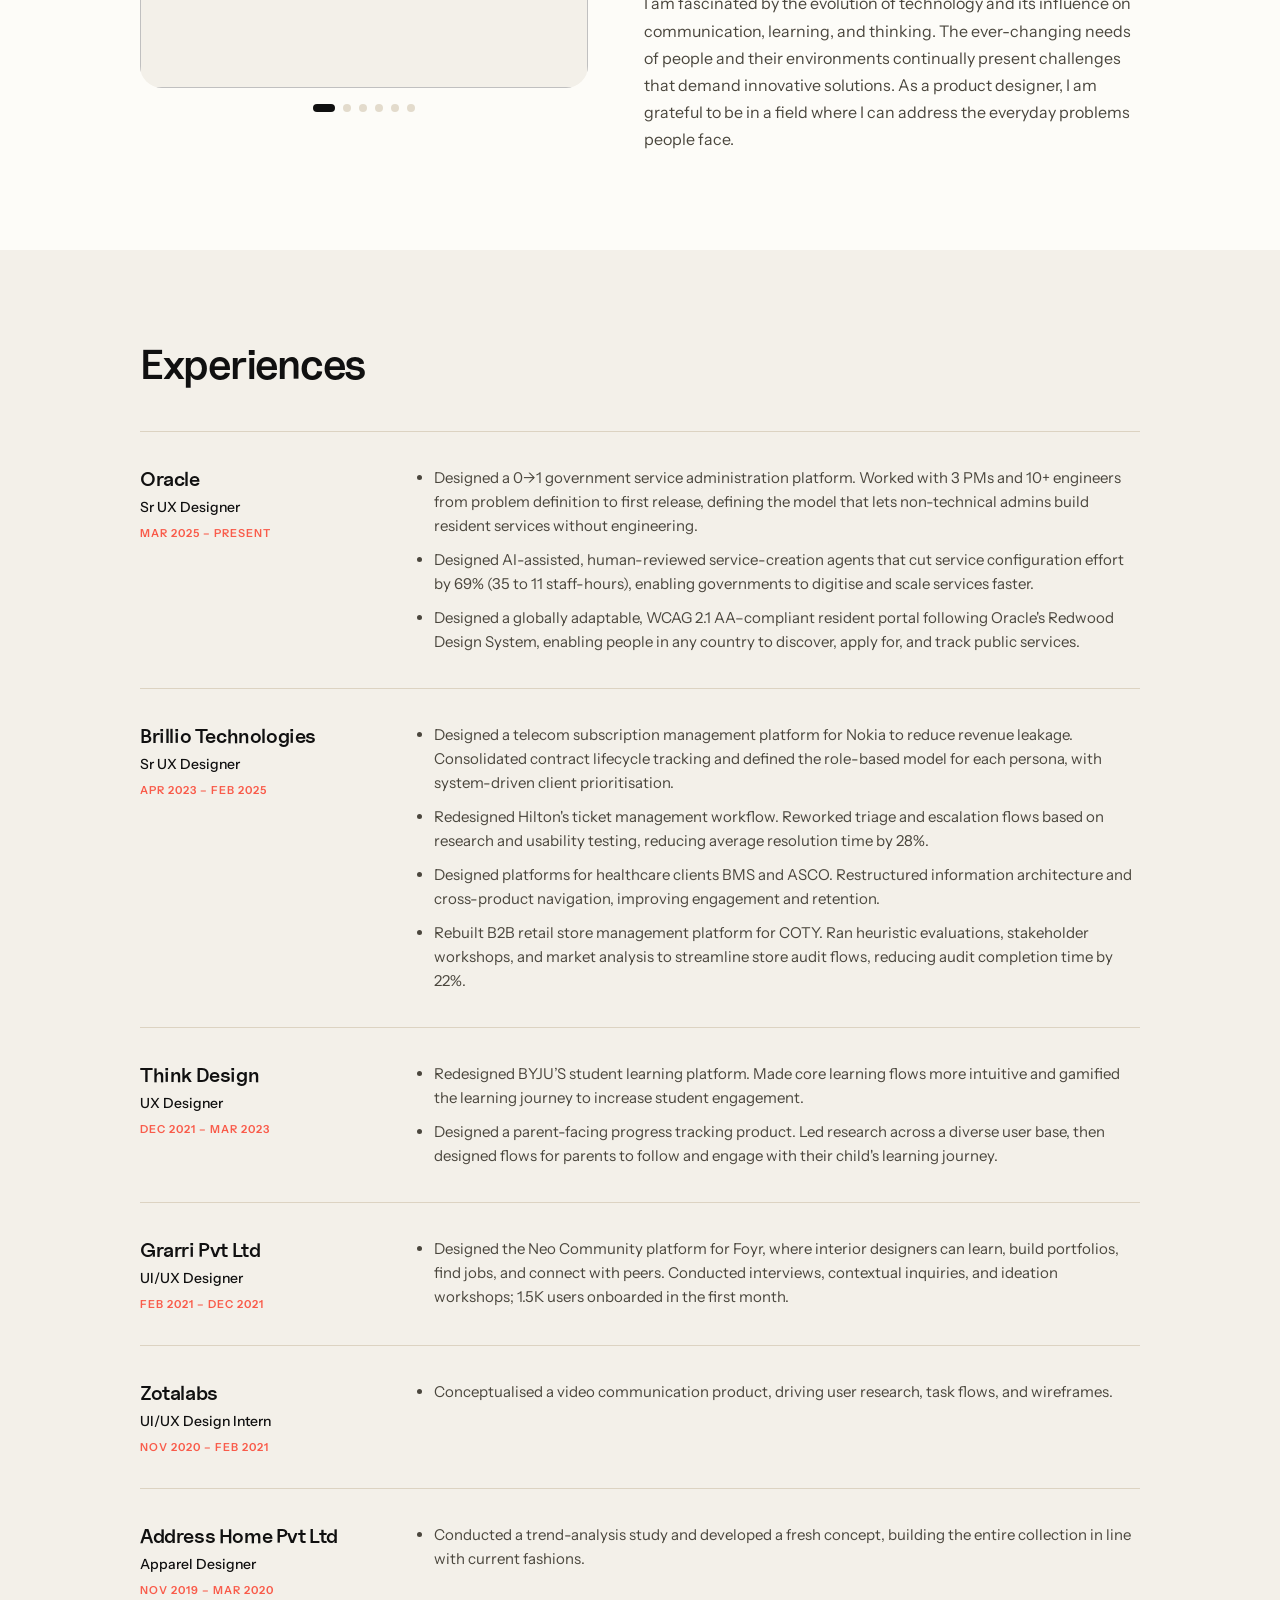
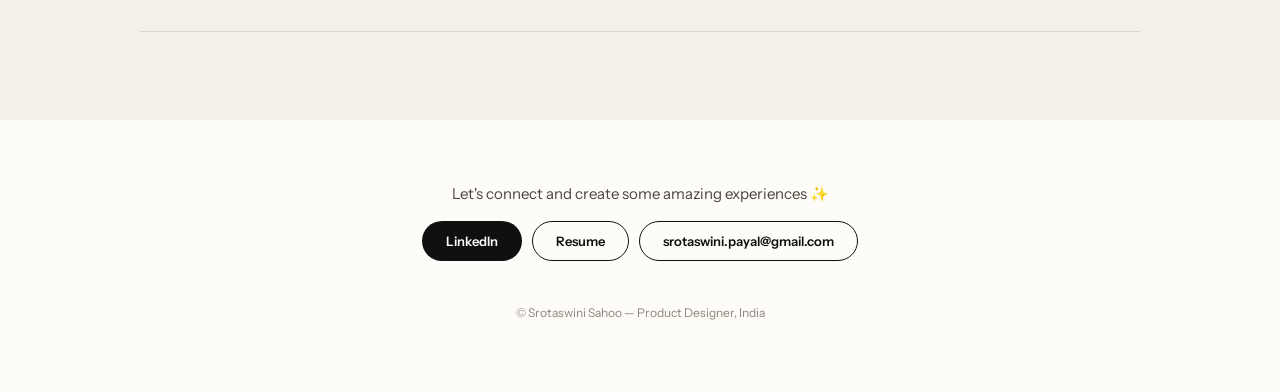
==== commit f6c57077: "Add files via upload" ====
--- a/about.html
+++ b/about.html
@@ -25,7 +25,7 @@
   <div style="background: #F3F0E9; padding: 20px 24px 76px">
     <nav style="max-width: 1120px; margin: 0 auto; background: #FDFCF8; border-radius: 999px; padding: 10px 14px 10px 24px; display: flex; align-items: center; justify-content: space-between; box-shadow: 0 2px 14px rgba(16,16,16,.07)">
       <a href="./" style="display: flex; align-items: center; gap: 11px">
-        <img src="./assets/logo.jpg" alt="Srotaswini" style="width: 34px; height: 34px; border-radius: 9px; object-fit: cover; display: block" />
+        <img src="./logo.jpg" alt="Srotaswini" style="width: 34px; height: 34px; border-radius: 9px; object-fit: cover; display: block" />
         <span style="font-family: 'Uncut Sans', 'Instrument Sans', sans-serif; font-size: 22px; letter-spacing: -.03em; font-weight: 600">Srotaswini</span>
       </a>
       <div style="display: flex; align-items: center; gap: 28px; font-size: 14px; font-weight: 500">
@@ -51,7 +51,7 @@
         </div>
       </div>
       <div style="background: #FDFCF8; border-radius: 26px; padding: 14px; box-shadow: 0 18px 44px rgba(16,16,16,.12)">
-        <img src="./assets/photo-8b329ece283b4fd4a181f50ef522ccce.jpg" decoding="async" alt="Srotaswini" style="width: 100%; height: 420px; object-fit: cover; border-radius: 18px; display: block; background: #E3DBCC" />
+        <img src="./photo-8b329ece283b4fd4a181f50ef522ccce.jpg" decoding="async" alt="Srotaswini" style="width: 100%; height: 420px; object-fit: cover; border-radius: 18px; display: block; background: #E3DBCC" />
       </div>
     </div>
   </div>
@@ -79,12 +79,12 @@
     <div>
       <div style="position: relative; border-radius: 22px; overflow: hidden; aspect-ratio: 1 / 1; background: #F3F0E9">
         <div id="gallery-track" style="display: flex; height: 100%; transform: translateX(-0%); transition: transform .6s cubic-bezier(.22,.7,.2,1)">
-          <img src="./assets/photo-5a8b1843a6694d88bdd5f654f54ba26a.jpg" fetchpriority="high" alt="" style="flex: 0 0 100%; width: 100%; height: 100%; object-fit: cover; display: block" />
-          <img src="./assets/photo-4a53daad8e8e4c3e893389c7ec2fcee0.jpg" decoding="async" alt="" style="flex: 0 0 100%; width: 100%; height: 100%; object-fit: cover; display: block" />
-          <img src="./assets/photo-069e26b776c64d839c4c91f0f5256889.jpg" decoding="async" alt="" style="flex: 0 0 100%; width: 100%; height: 100%; object-fit: cover; display: block" />
-          <img src="./assets/photo-ab0a5bffc2f44500a797a7d2cbdc149e.jpg" decoding="async" alt="" style="flex: 0 0 100%; width: 100%; height: 100%; object-fit: cover; display: block" />
-          <img src="./assets/photo-8870bd42950b44d59b36d42c1c40254d.jpg" decoding="async" alt="" style="flex: 0 0 100%; width: 100%; height: 100%; object-fit: cover; display: block" />
-          <img src="./assets/photo-42fb356a418a4d0f9f202f956d87ea99.jpg" decoding="async" alt="" style="flex: 0 0 100%; width: 100%; height: 100%; object-fit: cover; display: block" />
+          <img src="./photo-5a8b1843a6694d88bdd5f654f54ba26a.jpg" fetchpriority="high" alt="" style="flex: 0 0 100%; width: 100%; height: 100%; object-fit: cover; display: block" />
+          <img src="./photo-4a53daad8e8e4c3e893389c7ec2fcee0.jpg" decoding="async" alt="" style="flex: 0 0 100%; width: 100%; height: 100%; object-fit: cover; display: block" />
+          <img src="./photo-069e26b776c64d839c4c91f0f5256889.jpg" decoding="async" alt="" style="flex: 0 0 100%; width: 100%; height: 100%; object-fit: cover; display: block" />
+          <img src="./photo-ab0a5bffc2f44500a797a7d2cbdc149e.jpg" decoding="async" alt="" style="flex: 0 0 100%; width: 100%; height: 100%; object-fit: cover; display: block" />
+          <img src="./photo-8870bd42950b44d59b36d42c1c40254d.jpg" decoding="async" alt="" style="flex: 0 0 100%; width: 100%; height: 100%; object-fit: cover; display: block" />
+          <img src="./photo-42fb356a418a4d0f9f202f956d87ea99.jpg" decoding="async" alt="" style="flex: 0 0 100%; width: 100%; height: 100%; object-fit: cover; display: block" />
         </div>
         <button type="button" id="gallery-prev" aria-label="Previous photo" class="hv-light" style="position: absolute; left: 14px; top: 50%; transform: translateY(-50%); width: 40px; height: 40px; border-radius: 999px; border: none; background: rgba(253,252,248,.92); color: #101010; font-size: 18px; cursor: pointer; box-shadow: 0 4px 14px rgba(16,16,16,.12)">‹</button>
         <button type="button" id="gallery-next" aria-label="Next photo" class="hv-light" style="position: absolute; right: 14px; top: 50%; transform: translateY(-50%); width: 40px; height: 40px; border-radius: 999px; border: none; background: rgba(253,252,248,.92); color: #101010; font-size: 18px; cursor: pointer; box-shadow: 0 4px 14px rgba(16,16,16,.12)">›</button>
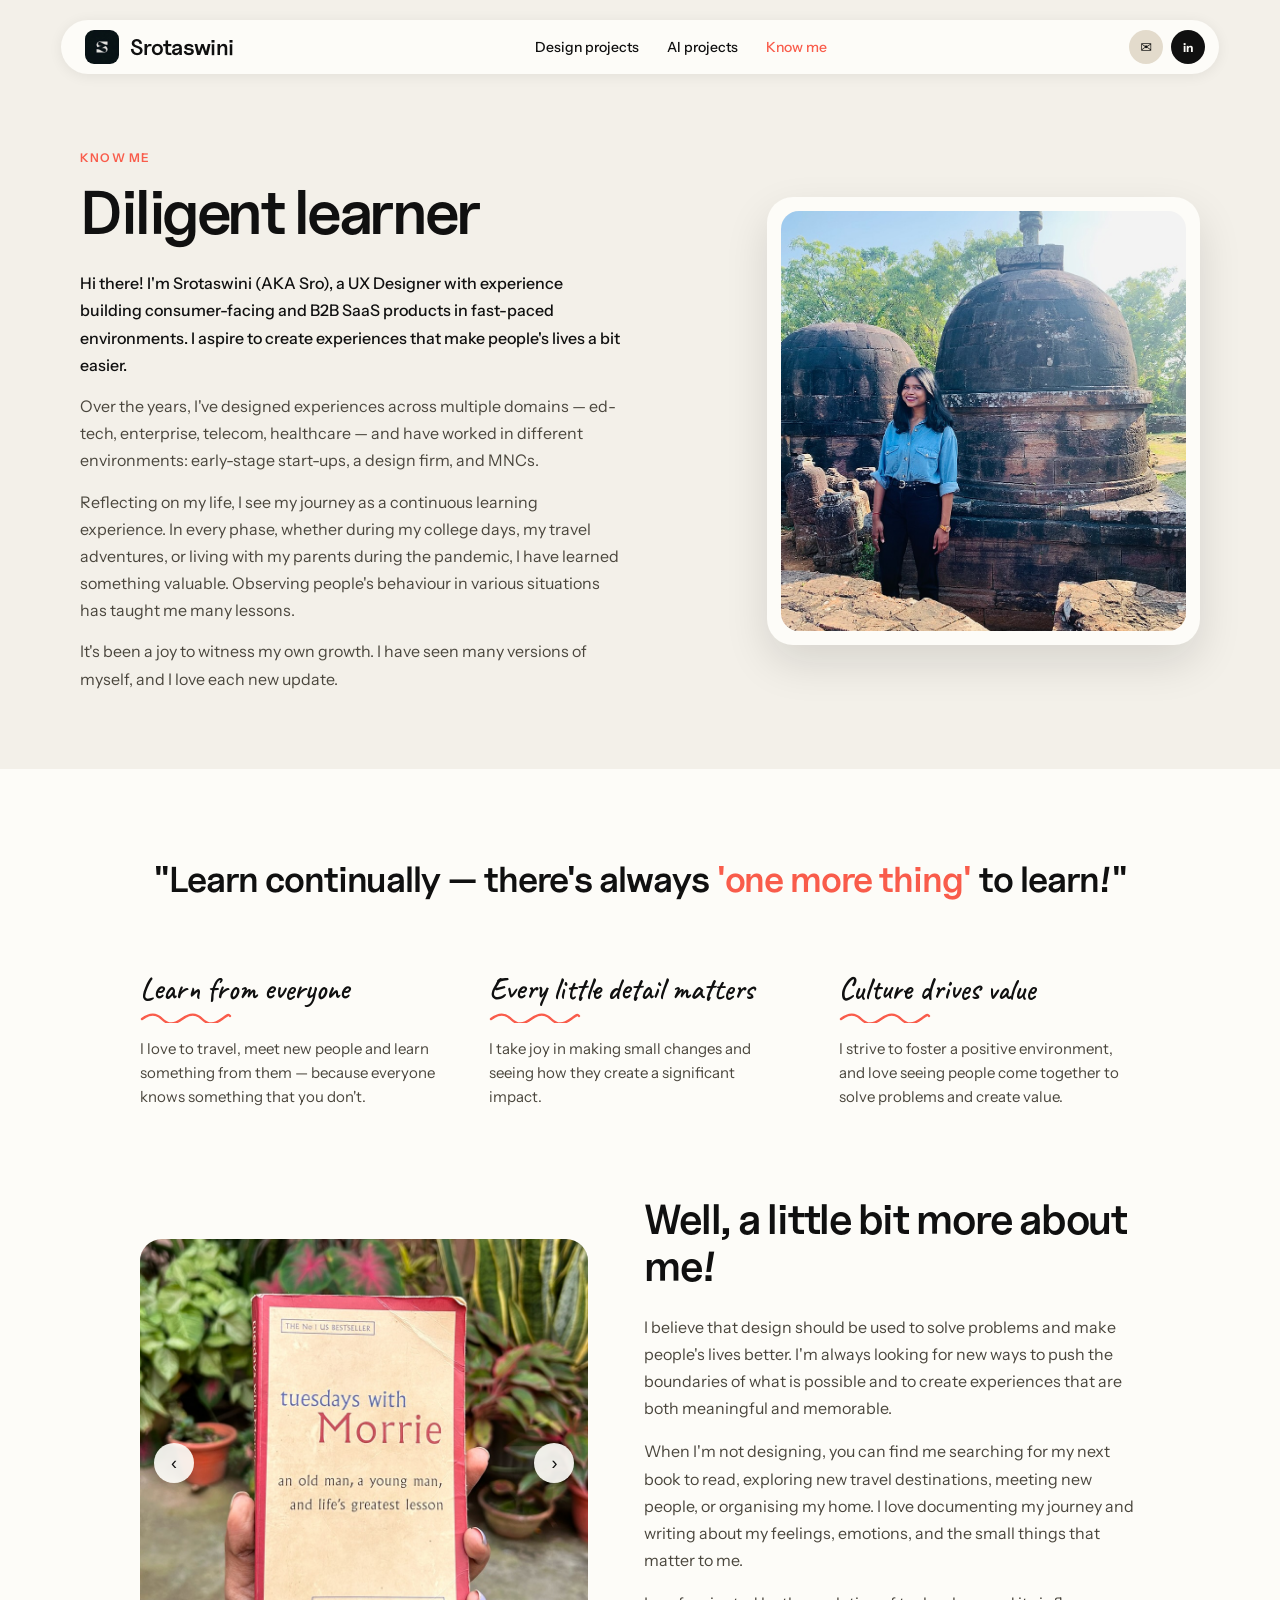
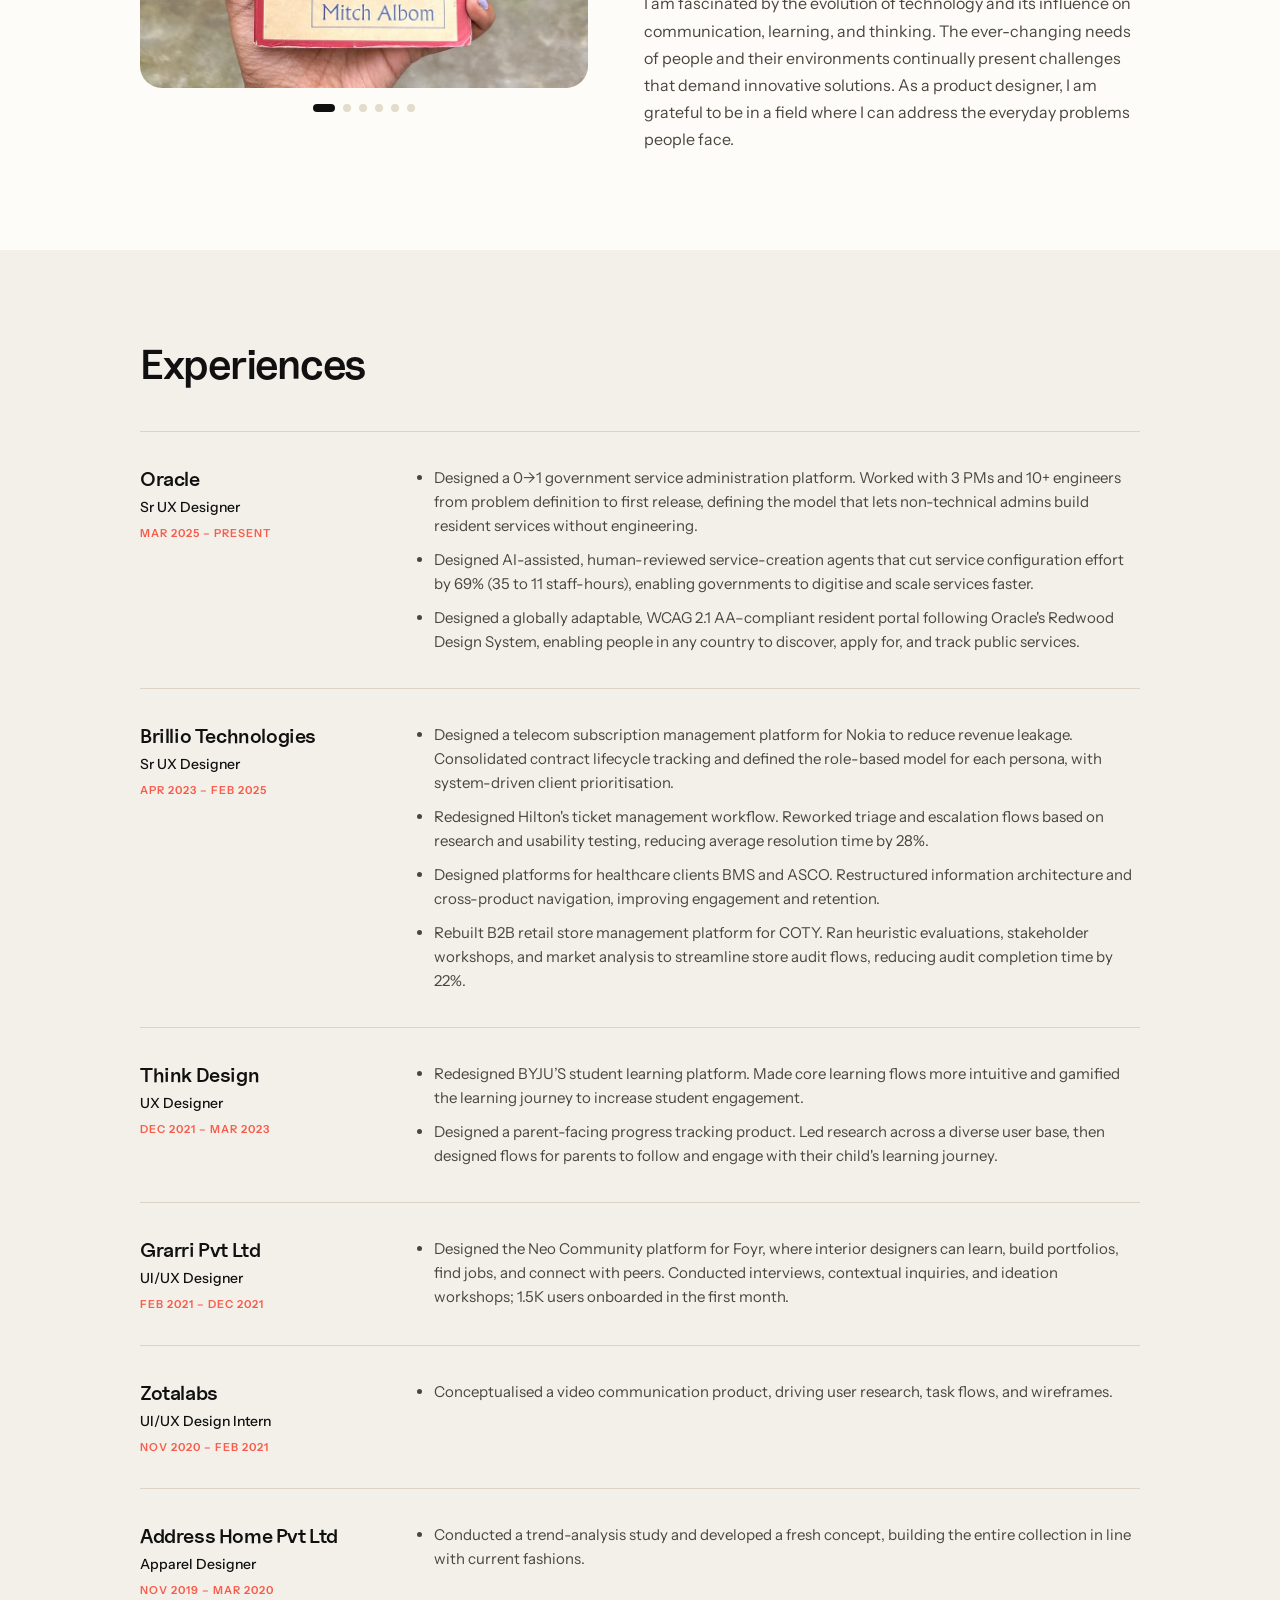
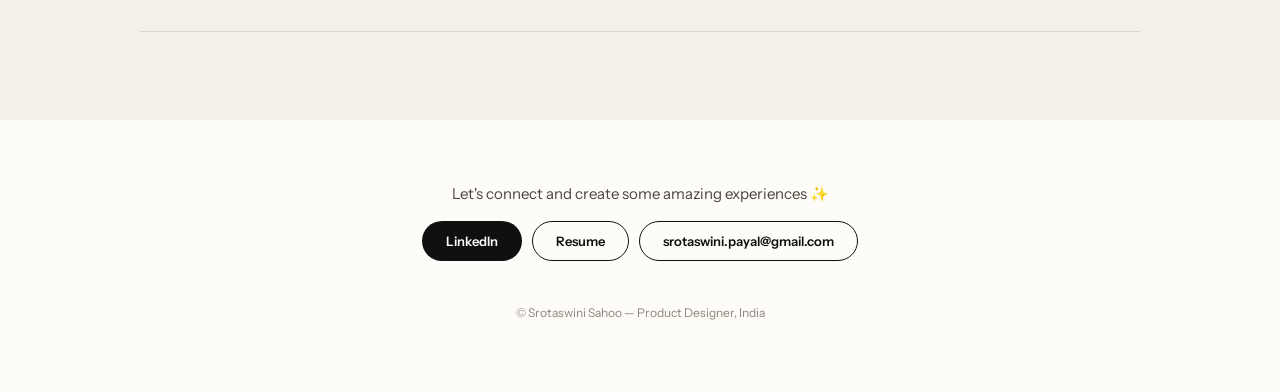
==== commit 32758e52: "Add files via upload" ====
--- a/about.html
+++ b/about.html
@@ -7,7 +7,7 @@
 <link rel="preconnect" href="https://fonts.googleapis.com" />
 <link rel="preconnect" href="https://fonts.gstatic.com" crossorigin="" />
 <link href="https://fonts.googleapis.com/css2?family=Instrument+Sans:wght@400;500;600;700&amp;display=swap" rel="stylesheet" />
-<link rel="stylesheet" href="./site.css?v=20261013a">
+<link rel="stylesheet" href="./site.css?v=20261013m">
 <style>
   @font-face { font-family: 'Caveat'; font-style: normal; font-weight: 400 700; font-display: swap; src: url([data-uri]) format('woff2'); }
   .km-script { font-family: 'Caveat', 'Segoe Script', 'Bradley Hand', cursive; font-size: 30px; font-weight: 600; line-height: 1.05; letter-spacing: 0; margin: 0; color: #101010; }
@@ -36,6 +36,7 @@
       <div style="display: flex; align-items: center; gap: 8px">
         <a href="mailto:srotaswini.payal@gmail.com" title="Email" style="width: 34px; height: 34px; border-radius: 999px; background: #E3DBCC; display: grid; place-items: center; font-size: 14px">✉</a>
         <a href="https://www.linkedin.com/in/srotaswini-sahoo-5a0549163/" title="LinkedIn" style="width: 34px; height: 34px; border-radius: 999px; background: #101010; color: #FDFCF8; display: grid; place-items: center; font-size: 12px; font-weight: 700">in</a>
+        <button type="button" class="m-menu-btn" aria-label="Open menu" aria-expanded="false"><svg viewBox="0 0 24 24" width="18" height="18" fill="none" stroke="currentColor" stroke-width="2" stroke-linecap="round"><path d="M4 7h16M4 12h16M4 17h16"/></svg></button>
       </div>
     </nav>
 
@@ -199,6 +200,6 @@
     <div style="margin-top: 44px; font-size: 12px; color: #8c8577">© Srotaswini Sahoo — Product Designer, India</div>
   </div>
 </div>
-<script src="./site.js?v=20261013a"></script>
+<script src="./site.js?v=20261013m"></script>
 </body>
 </html>
--- a/site.css
+++ b/site.css
@@ -130,3 +130,54 @@
 /* Home: project tabs styled in CSS so they never wait on the script */
 #tab-design, #tab-ai { padding: 7px 18px; border-radius: 999px; font: inherit; font-size: 13px; font-weight: 500; border: none; cursor: pointer; background: transparent; color: #6f6959; transition: background .18s ease, box-shadow .18s ease; }
 #tab-design.is-on, #tab-ai.is-on { background: #FDFCF8; color: #101010; box-shadow: 0 1px 4px rgba(16,16,16,.09); }
+
+/* Make the hidden attribute win over inline display styles (home tabs) */
+[hidden] { display: none !important; }
+
+/* ===== Mobile & tablet (desktop untouched) ===== */
+.m-menu-btn { display: none; }
+@media (max-width: 900px) {
+  nav { position: relative; padding-left: 16px !important; }
+  nav > div:nth-of-type(1) { display: none !important; }
+  nav.m-open > div:nth-of-type(1) { display: flex !important; position: absolute; top: calc(100% + 8px); left: 0; right: 0; flex-direction: column; align-items: stretch; gap: 0 !important; background: #FDFCF8; border-radius: 18px; box-shadow: 0 12px 32px rgba(16,16,16,.14); padding: 8px; z-index: 60; font-size: 15px !important; }
+  nav.m-open > div:nth-of-type(1) a { padding: 12px 14px; border-radius: 12px; }
+  .m-menu-btn { display: grid; place-items: center; width: 34px; height: 34px; border-radius: 999px; border: 1px solid #E3DBCC; background: transparent; color: #101010; cursor: pointer; padding: 0; }
+
+  /* every side-by-side layout stacks */
+  [style*="grid-template-columns"]:not(.m-keep) { grid-template-columns: minmax(0, 1fr) !important; }
+  .cs aside { display: none !important; }
+
+  /* headings scaled for small screens */
+  h1[style*="font-size: 62px"] { font-size: 40px !important; }
+  h1[style*="font-size: 38px"] { font-size: 28px !important; }
+  h2[style*="font-size: 42px"] { font-size: 30px !important; }
+  h2[style*="font-size: 30px"], h2[style*="font-size: 34px"] { font-size: 24px !important; }
+  p[style*="font-size: 36px"] { font-size: 26px !important; }
+
+  /* home project cards: image on top, tighter padding */
+  .hv-card { padding: 22px !important; gap: 22px !important; }
+  .hv-card > div:last-child { order: -1; }
+}
+@media (max-width: 600px) {
+  .cs > div, .cs > div > div[style*="max-width: 1200px"] { padding-left: 18px !important; padding-right: 18px !important; }
+}
+@media (max-width: 760px) {
+  .m-cycle { height: auto !important; min-width: 0 !important; display: flex; flex-direction: column; gap: 12px; margin: 24px 0 8px !important; }
+  .m-cycle > * { position: static !important; transform: none !important; width: auto !important; left: auto !important; top: auto !important; }
+  .m-cycle > svg { display: none !important; }
+  .m-cycle > div:first-of-type { text-align: left !important; margin-bottom: 4px; }
+}
+@media (max-width: 600px) {
+  .hero-window-wrap { max-width: 270px; }
+  .pw-chip { font-size: 12px; padding: 9px 16px; }
+  .pw-chip-1 { left: -14px; top: 120px; }
+  .pw-chip-2 { right: -10px; top: 40px; }
+  .pw-chip-3 { right: -12px; bottom: 54px; }
+  .hv-card h3 { font-size: 22px !important; }
+  .hv-card p { margin: 14px 0 18px !important; }
+}
+@media (max-width: 900px) {
+  .ed-side.ed-home { padding-right: 0 !important; gap: 28px !important; }
+  .ed-home-text { position: static !important; max-width: none !important; }
+  .ed-side.ed-home img { max-width: 320px; margin: 0 auto; }
+}
